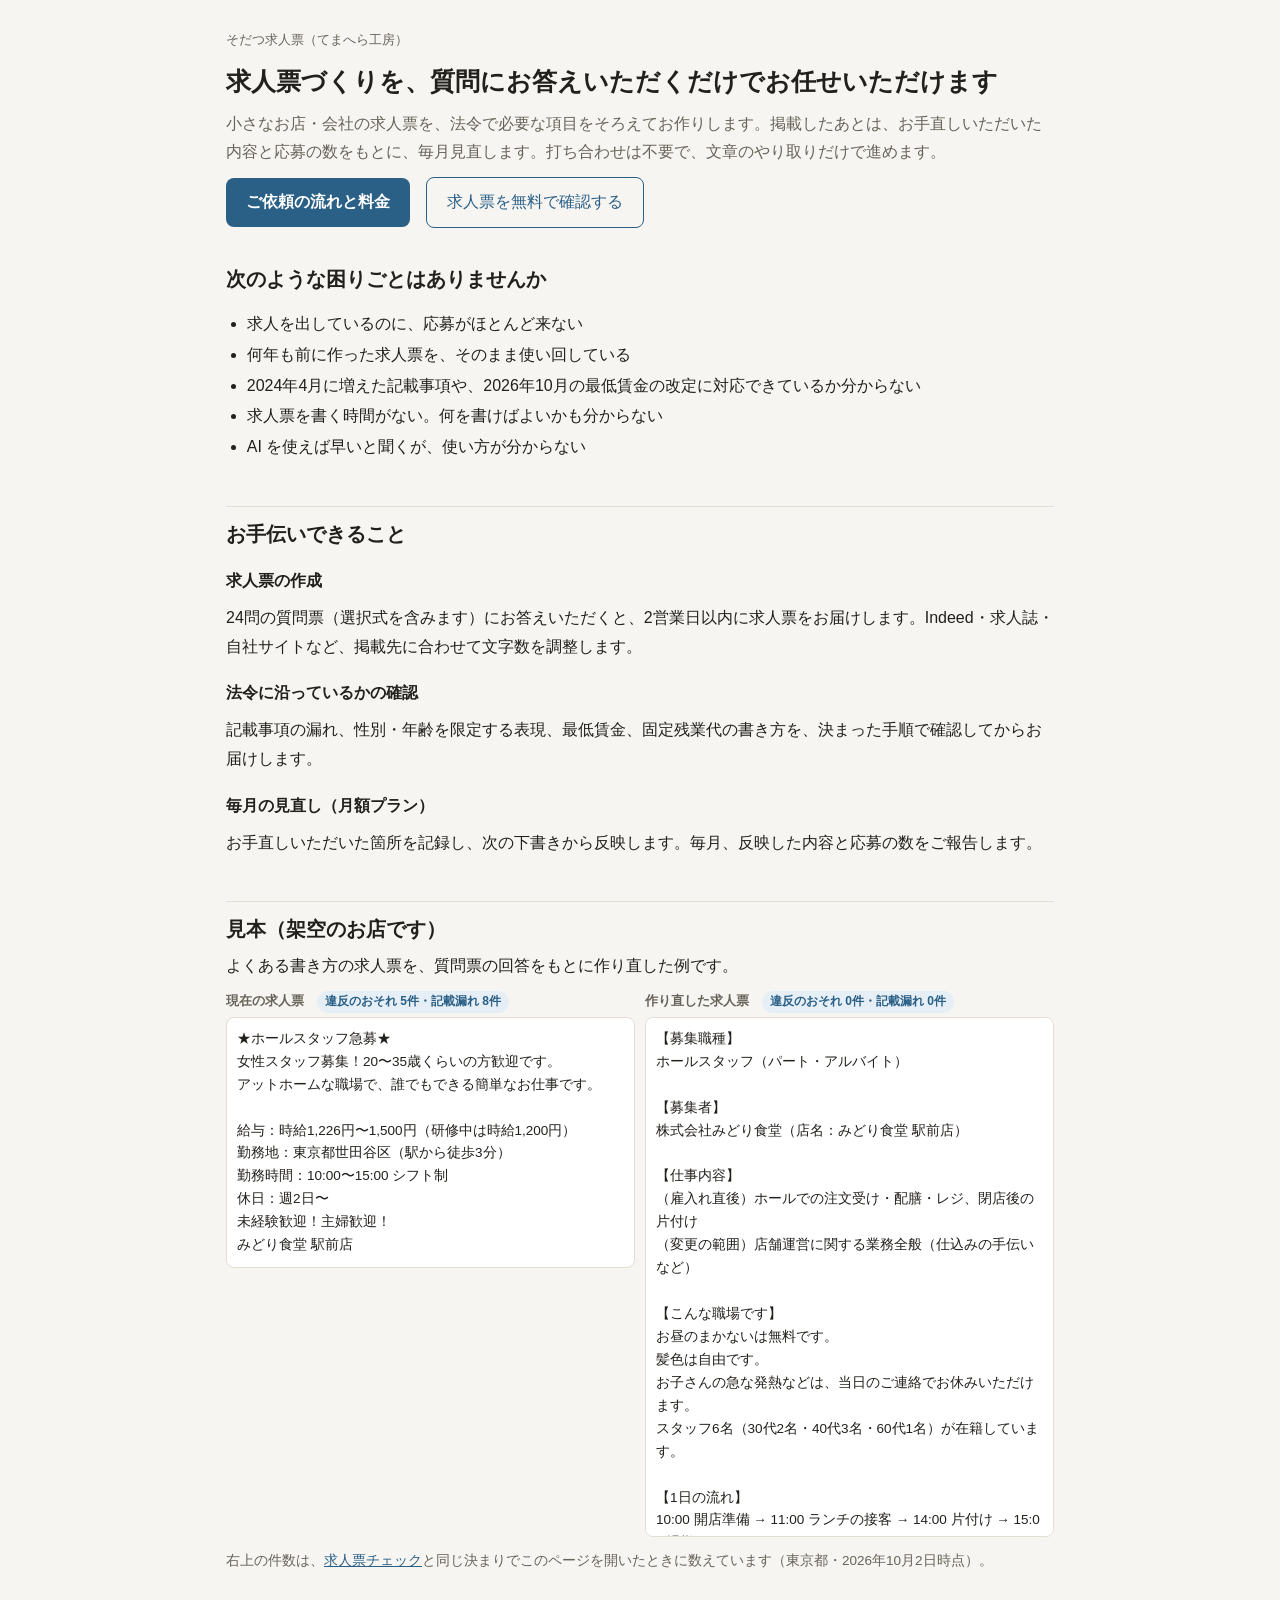
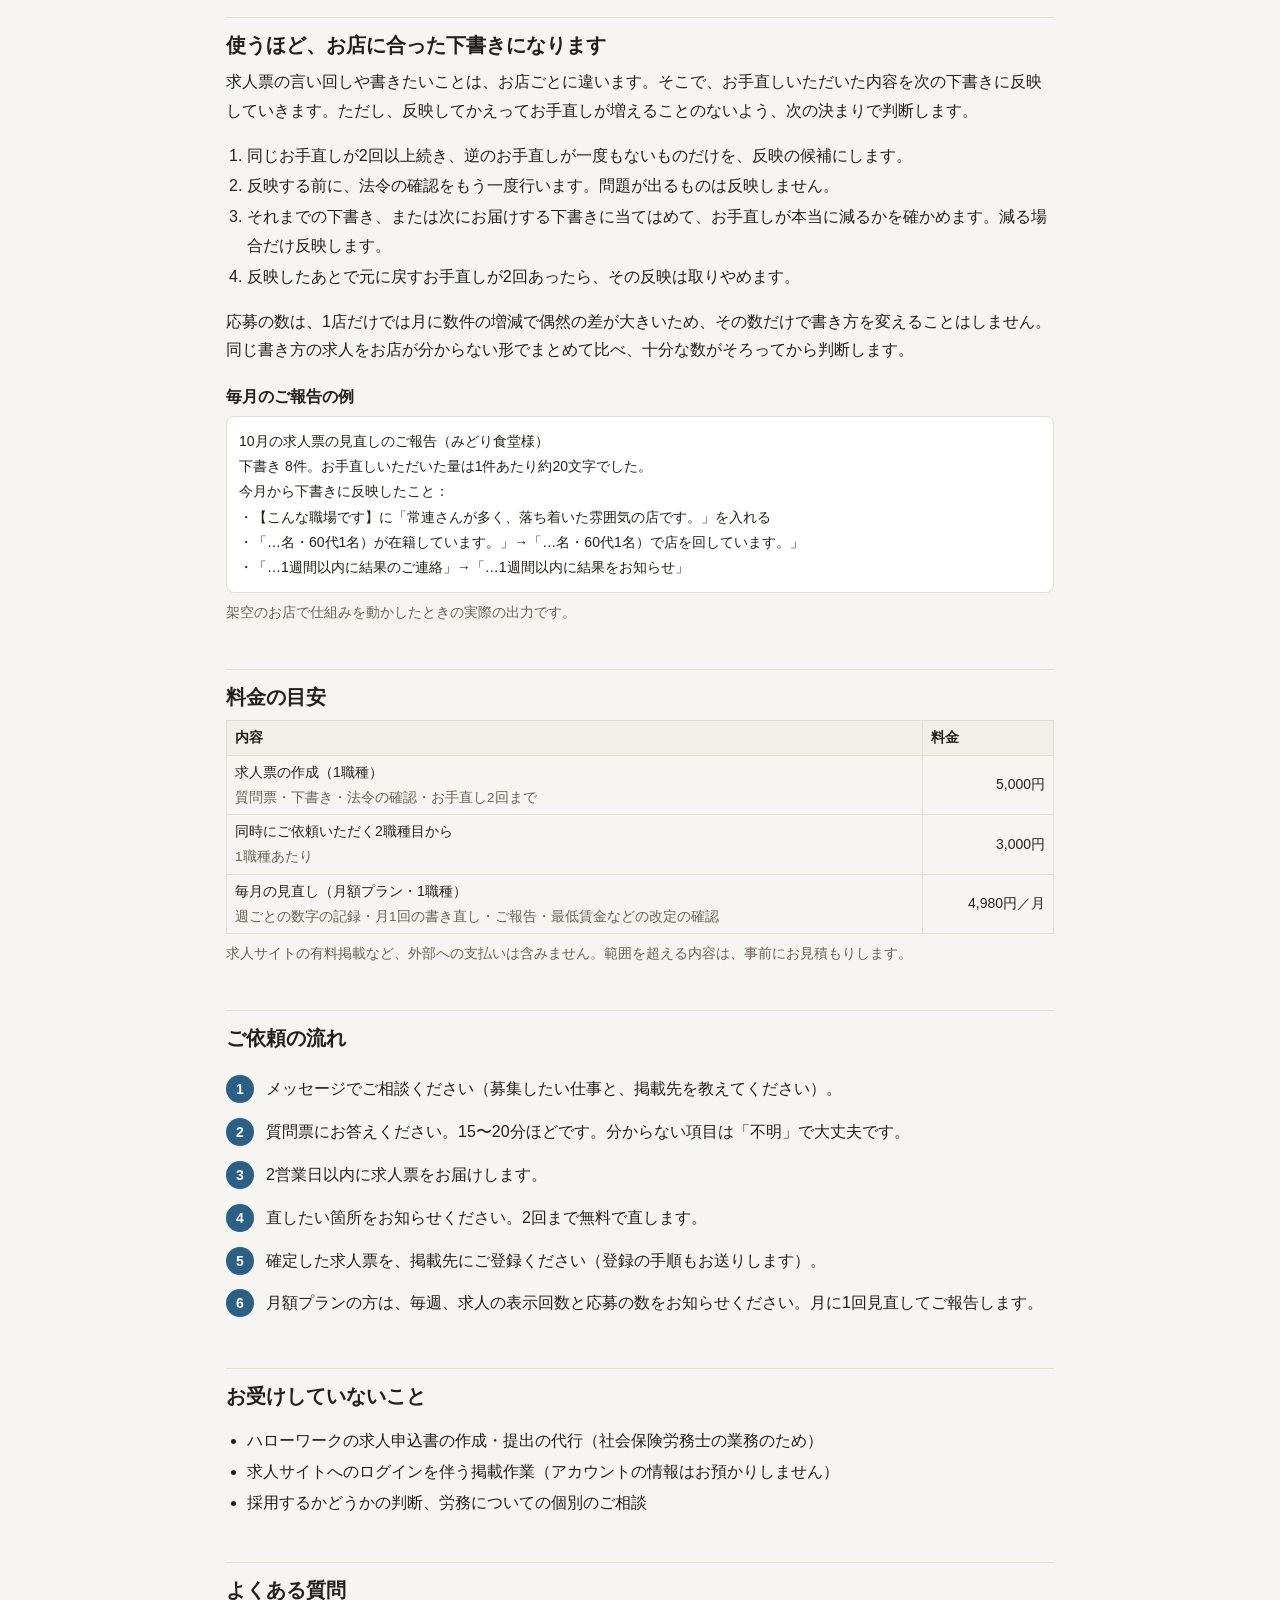
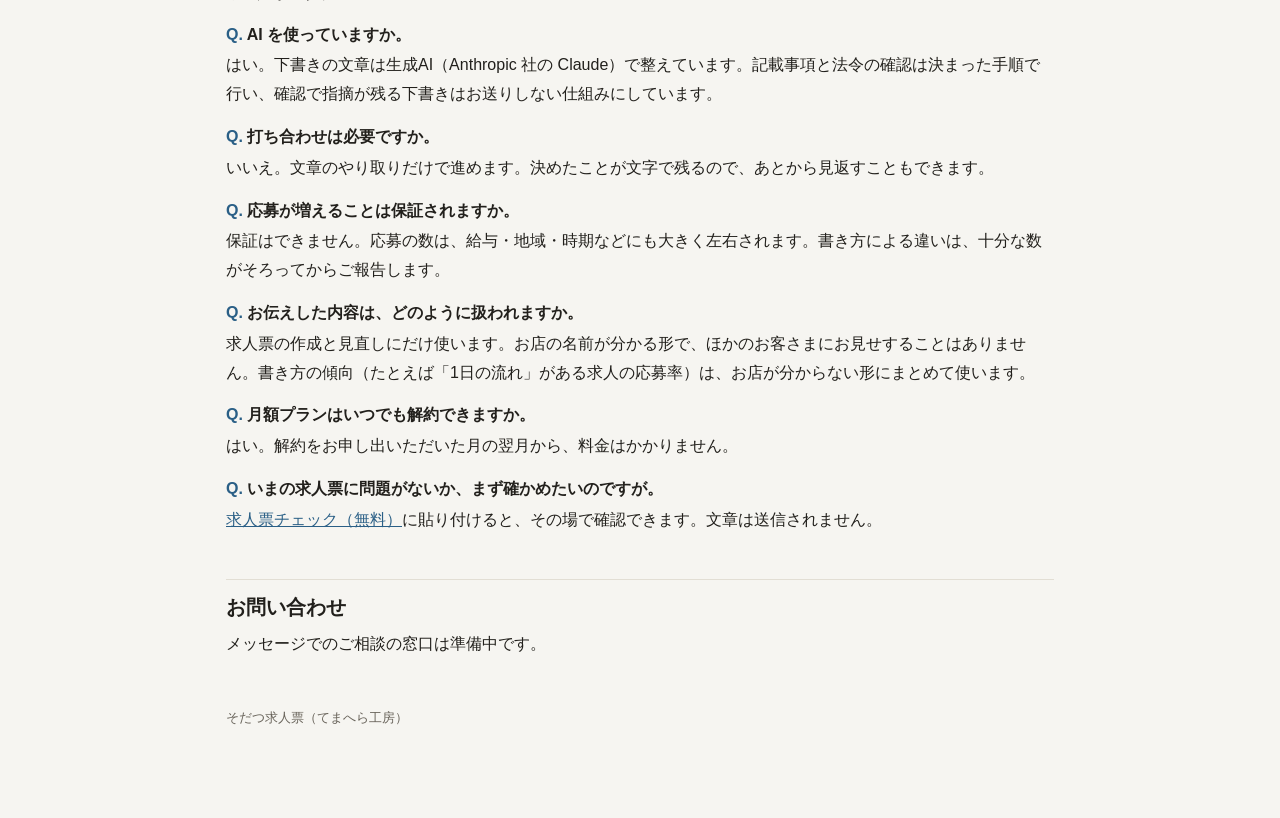
==== kyujin/index.html @ 01db684e "そだつ求人票（求人票の作成サービスと無料の求人票チェック）を追加 Co-Authored-By: Claude Opus 5.5 <noreply@anthropic.com>" ====
<!doctype html>
<html lang="ja">
<head>
<meta charset="utf-8">
<meta name="viewport" content="width=device-width,initial-scale=1">
<title>そだつ求人票｜小さなお店・会社の求人票の作成と毎月の見直し</title>
<meta name="description" content="質問にお答えいただくだけで、法令で必要な項目をそろえた求人票をお作りします。掲載後はお手直しの内容と応募の数をもとに、毎月見直します。打ち合わせなし、文章のやり取りだけで進めます。">
<link rel="stylesheet" href="style.css">
</head>
<body>
<main>
<header class="top">そだつ求人票（てまへら工房）</header>
<h1>求人票づくりを、質問にお答えいただくだけでお任せいただけます</h1>
<p class="lead">小さなお店・会社の求人票を、法令で必要な項目をそろえてお作りします。掲載したあとは、お手直しいただいた内容と応募の数をもとに、毎月見直します。打ち合わせは不要で、文章のやり取りだけで進めます。</p>
<p class="row"><a class="btn" href="#order">ご依頼の流れと料金</a><a class="btn sub" href="check/">求人票を無料で確認する</a></p>

<h2 class="first">次のような困りごとはありませんか</h2>
<ul>
<li>求人を出しているのに、応募がほとんど来ない</li>
<li>何年も前に作った求人票を、そのまま使い回している</li>
<li>2024年4月に増えた記載事項や、2026年10月の最低賃金の改定に対応できているか分からない</li>
<li>求人票を書く時間がない。何を書けばよいかも分からない</li>
<li>AI を使えば早いと聞くが、使い方が分からない</li>
</ul>

<h2>お手伝いできること</h2>
<h3>求人票の作成</h3>
<p>24問の質問票（選択式を含みます）にお答えいただくと、2営業日以内に求人票をお届けします。Indeed・求人誌・自社サイトなど、掲載先に合わせて文字数を調整します。</p>
<h3>法令に沿っているかの確認</h3>
<p>記載事項の漏れ、性別・年齢を限定する表現、最低賃金、固定残業代の書き方を、決まった手順で確認してからお届けします。</p>
<h3>毎月の見直し（月額プラン）</h3>
<p>お手直しいただいた箇所を記録し、次の下書きから反映します。毎月、反映した内容と応募の数をご報告します。</p>

<h2>見本（架空のお店です）</h2>
<p>よくある書き方の求人票を、質問票の回答をもとに作り直した例です。</p>
<div class="ba">
<div><div class="h">現在の求人票　<span class="tag" id="before-n"></span></div><pre id="before">★ホールスタッフ急募★
女性スタッフ募集！20〜35歳くらいの方歓迎です。
アットホームな職場で、誰でもできる簡単なお仕事です。

給与：時給1,226円〜1,500円（研修中は時給1,200円）
勤務地：東京都世田谷区（駅から徒歩3分）
勤務時間：10:00〜15:00 シフト制
休日：週2日〜
未経験歓迎！主婦歓迎！
みどり食堂 駅前店</pre></div>
<div><div class="h">作り直した求人票　<span class="tag" id="after-n"></span></div><pre id="after">【募集職種】
ホールスタッフ（パート・アルバイト）

【募集者】
株式会社みどり食堂（店名：みどり食堂 駅前店）

【仕事内容】
（雇入れ直後）ホールでの注文受け・配膳・レジ、閉店後の片付け
（変更の範囲）店舗運営に関する業務全般（仕込みの手伝いなど）

【こんな職場です】
お昼のまかないは無料です。
髪色は自由です。
お子さんの急な発熱などは、当日のご連絡でお休みいただけます。
スタッフ6名（30代2名・40代3名・60代1名）が在籍しています。

【1日の流れ】
10:00 開店準備 → 11:00 ランチの接客 → 14:00 片付け → 15:00 退勤

【給与】
時給1,300円（試用期間中も同額）
交通費：月2万円まで支給

【勤務地】
（雇入れ直後）東京都世田谷区○○1-2-3
（変更の範囲）変更なし

【勤務時間・休憩】
10:00〜15:00（週3日〜・シフト制）
休憩：6時間を超える日は45分

【休日】
シフト制（週2日以上）・年末年始

【時間外労働】
なし

【契約期間】
期間の定めあり（6か月）・契約の更新 有（勤務成績・業務量により判断）・更新上限 なし

【試用期間】
あり（1か月・条件は同じ）

【加入保険】
雇用保険・労災保険（条件を満たす場合は健康保険・厚生年金）

【受動喫煙対策】
屋内禁煙

【未経験の方へ】
最初の2週間は、先輩と同じシフトに入ります。

【応募後の流れ】
応募 → 3日以内にお電話 → 面接1回（30分・私服可） → 1週間以内に結果のご連絡

2026年10月2日 現在</pre></div>
</div>
<p class="muted">右上の件数は、<a href="check/">求人票チェック</a>と同じ決まりでこのページを開いたときに数えています（東京都・2026年10月2日時点）。</p>

<h2>使うほど、お店に合った下書きになります</h2>
<p>求人票の言い回しや書きたいことは、お店ごとに違います。そこで、お手直しいただいた内容を次の下書きに反映していきます。ただし、反映してかえってお手直しが増えることのないよう、次の決まりで判断します。</p>
<ol>
<li>同じお手直しが2回以上続き、逆のお手直しが一度もないものだけを、反映の候補にします。</li>
<li>反映する前に、法令の確認をもう一度行います。問題が出るものは反映しません。</li>
<li>それまでの下書き、または次にお届けする下書きに当てはめて、お手直しが本当に減るかを確かめます。減る場合だけ反映します。</li>
<li>反映したあとで元に戻すお手直しが2回あったら、その反映は取りやめます。</li>
</ol>
<p>応募の数は、1店だけでは月に数件の増減で偶然の差が大きいため、その数だけで書き方を変えることはしません。同じ書き方の求人をお店が分からない形でまとめて比べ、十分な数がそろってから判断します。</p>
<h3>毎月のご報告の例</h3>
<div class="report">10月の求人票の見直しのご報告（みどり食堂様）
下書き 8件。お手直しいただいた量は1件あたり約20文字でした。
今月から下書きに反映したこと：
・【こんな職場です】に「常連さんが多く、落ち着いた雰囲気の店です。」を入れる
・「…名・60代1名）が在籍しています。」→「…名・60代1名）で店を回しています。」
・「…1週間以内に結果のご連絡」→「…1週間以内に結果をお知らせ」</div>
<p class="muted">架空のお店で仕組みを動かしたときの実際の出力です。</p>

<h2 id="order">料金の目安</h2>
<div class="scroll"><table class="price">
<tr><th>内容</th><th>料金</th></tr>
<tr><td>求人票の作成（1職種）<br><span class="muted">質問票・下書き・法令の確認・お手直し2回まで</span></td><td>5,000円</td></tr>
<tr><td>同時にご依頼いただく2職種目から<br><span class="muted">1職種あたり</span></td><td>3,000円</td></tr>
<tr><td>毎月の見直し（月額プラン・1職種）<br><span class="muted">週ごとの数字の記録・月1回の書き直し・ご報告・最低賃金などの改定の確認</span></td><td>4,980円／月</td></tr>
</table></div>
<p class="muted">求人サイトの有料掲載など、外部への支払いは含みません。範囲を超える内容は、事前にお見積もりします。</p>

<h2>ご依頼の流れ</h2>
<ol class="flow">
<li>メッセージでご相談ください（募集したい仕事と、掲載先を教えてください）。</li>
<li>質問票にお答えください。15〜20分ほどです。分からない項目は「不明」で大丈夫です。</li>
<li>2営業日以内に求人票をお届けします。</li>
<li>直したい箇所をお知らせください。2回まで無料で直します。</li>
<li>確定した求人票を、掲載先にご登録ください（登録の手順もお送りします）。</li>
<li>月額プランの方は、毎週、求人の表示回数と応募の数をお知らせください。月に1回見直してご報告します。</li>
</ol>

<h2>お受けしていないこと</h2>
<ul>
<li>ハローワークの求人申込書の作成・提出の代行（社会保険労務士の業務のため）</li>
<li>求人サイトへのログインを伴う掲載作業（アカウントの情報はお預かりしません）</li>
<li>採用するかどうかの判断、労務についての個別のご相談</li>
</ul>

<h2>よくある質問</h2>
<dl class="faq">
<dt>AI を使っていますか。</dt>
<dd>はい。下書きの文章は生成AI（Anthropic 社の Claude）で整えています。記載事項と法令の確認は決まった手順で行い、確認で指摘が残る下書きはお送りしない仕組みにしています。</dd>
<dt>打ち合わせは必要ですか。</dt>
<dd>いいえ。文章のやり取りだけで進めます。決めたことが文字で残るので、あとから見返すこともできます。</dd>
<dt>応募が増えることは保証されますか。</dt>
<dd>保証はできません。応募の数は、給与・地域・時期などにも大きく左右されます。書き方による違いは、十分な数がそろってからご報告します。</dd>
<dt>お伝えした内容は、どのように扱われますか。</dt>
<dd>求人票の作成と見直しにだけ使います。お店の名前が分かる形で、ほかのお客さまにお見せすることはありません。書き方の傾向（たとえば「1日の流れ」がある求人の応募率）は、お店が分からない形にまとめて使います。</dd>
<dt>月額プランはいつでも解約できますか。</dt>
<dd>はい。解約をお申し出いただいた月の翌月から、料金はかかりません。</dd>
<dt>いまの求人票に問題がないか、まず確かめたいのですが。</dt>
<dd><a href="check/">求人票チェック（無料）</a>に貼り付けると、その場で確認できます。文章は送信されません。</dd>
</dl>

<h2>お問い合わせ</h2>
<p>メッセージでのご相談の窓口は準備中です。</p>

<footer>
<p>そだつ求人票（てまへら工房）</p>
</footer>
</main>
<script src="assets/minwage.js"></script>
<script src="assets/check.js"></script>
<script>
(function () {
  'use strict';
  [['before', 'before-n'], ['after', 'after-n']].forEach(function (x) {
    var r = KyujinCheck.check(document.getElementById(x[0]).textContent, {pref: '東京都', date: '2026-10-02'});
    document.getElementById(x[1]).textContent = '違反のおそれ ' + r.counts.law + '件・記載漏れ ' + r.counts.missing + '件';
  });
})();
</script>
</body>
</html>
---- kyujin/style.css ----
:root{--bg:#f6f5f1;--card:#fff;--ink:#22201c;--sub:#68635a;--line:#e2ded4;--acc:#2a5f86;--acc2:#e7eff6;--law:#b3261e;--law2:#fbe9e7;--miss:#a15c00;--miss2:#fdf1df;--hint:#2a6f4f;--hint2:#e6f2ec;--code:#f1efe9}
@media (prefers-color-scheme:dark){:root:not([data-theme="light"]){--bg:#171918;--card:#202322;--ink:#ecebe6;--sub:#a3a199;--line:#353937;--acc:#7db4dc;--acc2:#1d2b36;--law:#f2a39b;--law2:#3a1f1c;--miss:#f0c070;--miss2:#3a2d16;--hint:#86d1aa;--hint2:#1b3127;--code:#272a29}}
:root[data-theme="dark"]{--bg:#171918;--card:#202322;--ink:#ecebe6;--sub:#a3a199;--line:#353937;--acc:#7db4dc;--acc2:#1d2b36;--law:#f2a39b;--law2:#3a1f1c;--miss:#f0c070;--miss2:#3a2d16;--hint:#86d1aa;--hint2:#1b3127;--code:#272a29}
*{box-sizing:border-box}
html{-webkit-text-size-adjust:100%}
body{margin:0;background:var(--bg);color:var(--ink);font:16px/1.8 "Hiragino Sans","Noto Sans JP","Yu Gothic UI",sans-serif}
main{max-width:860px;margin:0 auto;padding:28px 16px 80px}
header.top{font-size:13px;color:var(--sub);margin-bottom:12px}
header.top a{color:var(--sub)}
h1{font-size:25px;line-height:1.45;margin:0 0 10px}
h2{font-size:20px;line-height:1.5;margin:44px 0 8px;padding-top:12px;border-top:1px solid var(--line)}
h2.first{border-top:0;margin-top:24px}
h3{font-size:16px;margin:18px 0 4px}
p{margin:8px 0}
a{color:var(--acc)}
.lead{color:var(--sub)}
.card{background:var(--card);border:1px solid var(--line);border-radius:10px;padding:16px;margin:12px 0}
textarea{width:100%;min-height:260px;padding:10px;border:1px solid var(--line);border-radius:8px;background:var(--card);color:var(--ink);font:inherit;font-size:15px;line-height:1.7;resize:vertical}
select{padding:6px 8px;border:1px solid var(--line);border-radius:6px;background:var(--card);color:var(--ink);font:inherit;font-size:15px;max-width:100%}
label{font-size:14px;color:var(--sub)}
.row{display:flex;flex-wrap:wrap;gap:8px 16px;align-items:center;margin:10px 0}
.btn{display:inline-block;background:var(--acc);color:#fff;border:0;border-radius:8px;padding:10px 20px;font:inherit;font-weight:600;cursor:pointer;text-decoration:none}
.btn.sub{background:transparent;color:var(--acc);border:1px solid var(--acc);font-weight:400}
.muted{color:var(--sub);font-size:13.5px}
.counts{display:grid;grid-template-columns:repeat(3,1fr);gap:8px;margin:12px 0}
.counts div{border-radius:8px;padding:8px 4px;text-align:center;font-size:12.5px;line-height:1.4;word-break:keep-all}
.counts b{display:block;font-size:24px}
.c-law{background:var(--law2);color:var(--law)}
.c-missing{background:var(--miss2);color:var(--miss)}
.c-hint{background:var(--hint2);color:var(--hint)}
.f{border-left:4px solid var(--line);background:var(--card);border-radius:0 8px 8px 0;padding:10px 12px;margin:8px 0}
.f.law{border-left-color:var(--law)}
.f.missing{border-left-color:var(--miss)}
.f.hint{border-left-color:var(--hint)}
.f .t{font-weight:600}
.f .w{font-size:13.5px;background:var(--code);border-radius:4px;padding:2px 6px;margin:4px 0;word-break:break-all}
.f .d{font-size:14px;color:var(--sub);margin:4px 0}
.f .x{font-size:14px}
.f .x::before{content:"直し方：";font-weight:600}
.group-title{font-size:15px;font-weight:600;margin:18px 0 4px}
table{border-collapse:collapse;width:100%;font-size:14px}
th,td{border:1px solid var(--line);padding:4px 8px;text-align:left}
th{background:var(--code);font-weight:600}
td.n{text-align:right;white-space:nowrap}
.scroll{overflow-x:auto}
.cta{background:var(--acc2);border-radius:10px;padding:16px;margin:20px 0}
.cta p{margin:4px 0}
.ba{display:grid;grid-template-columns:1fr 1fr;gap:10px}
@media (max-width:640px){.ba{grid-template-columns:1fr}}
.ba pre{white-space:pre-wrap;word-break:break-all;background:var(--card);border:1px solid var(--line);border-radius:8px;padding:10px;font-family:inherit;font-size:13.5px;line-height:1.7;margin:4px 0;max-height:520px;overflow:auto}
.ba .h{font-size:13px;font-weight:600;color:var(--sub)}
.tag{display:inline-block;font-size:12px;padding:0 8px;border-radius:999px;background:var(--acc2);color:var(--acc)}
ul,ol{padding-left:1.3em}
li{margin:2px 0}
.price td:last-child{text-align:right;white-space:nowrap}
.faq dt{font-weight:600;margin-top:14px}
.faq dt::before{content:"Q. ";color:var(--acc)}
.faq dd{margin:2px 0 0}
.flow{counter-reset:s;list-style:none;padding:0}
.flow li{counter-increment:s;position:relative;padding:6px 0 6px 40px}
.flow li::before{content:counter(s);position:absolute;left:0;top:6px;width:28px;height:28px;border-radius:50%;background:var(--acc);color:#fff;text-align:center;line-height:28px;font-size:14px;font-weight:600}
.report{white-space:pre-wrap;background:var(--card);border:1px solid var(--line);border-radius:8px;padding:12px;font-size:14px}
footer{margin-top:48px;font-size:13px;color:var(--sub)}
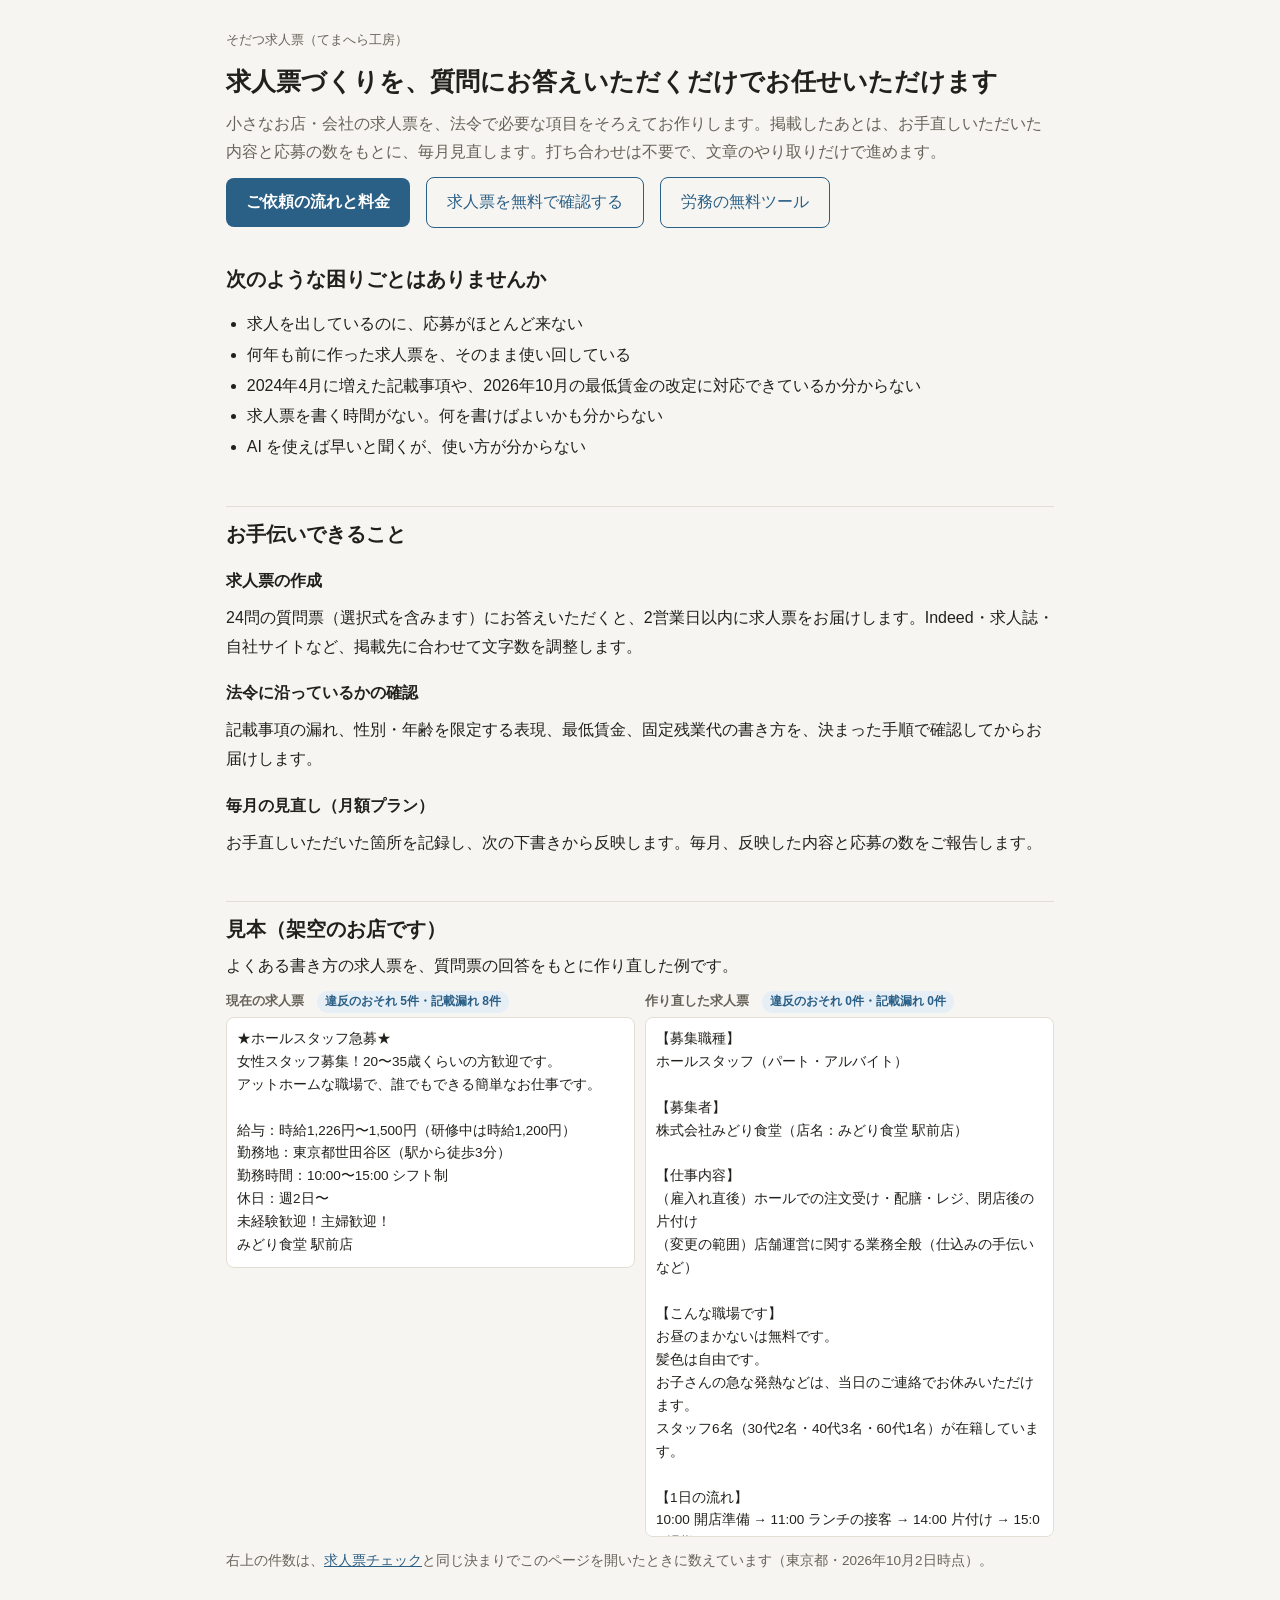
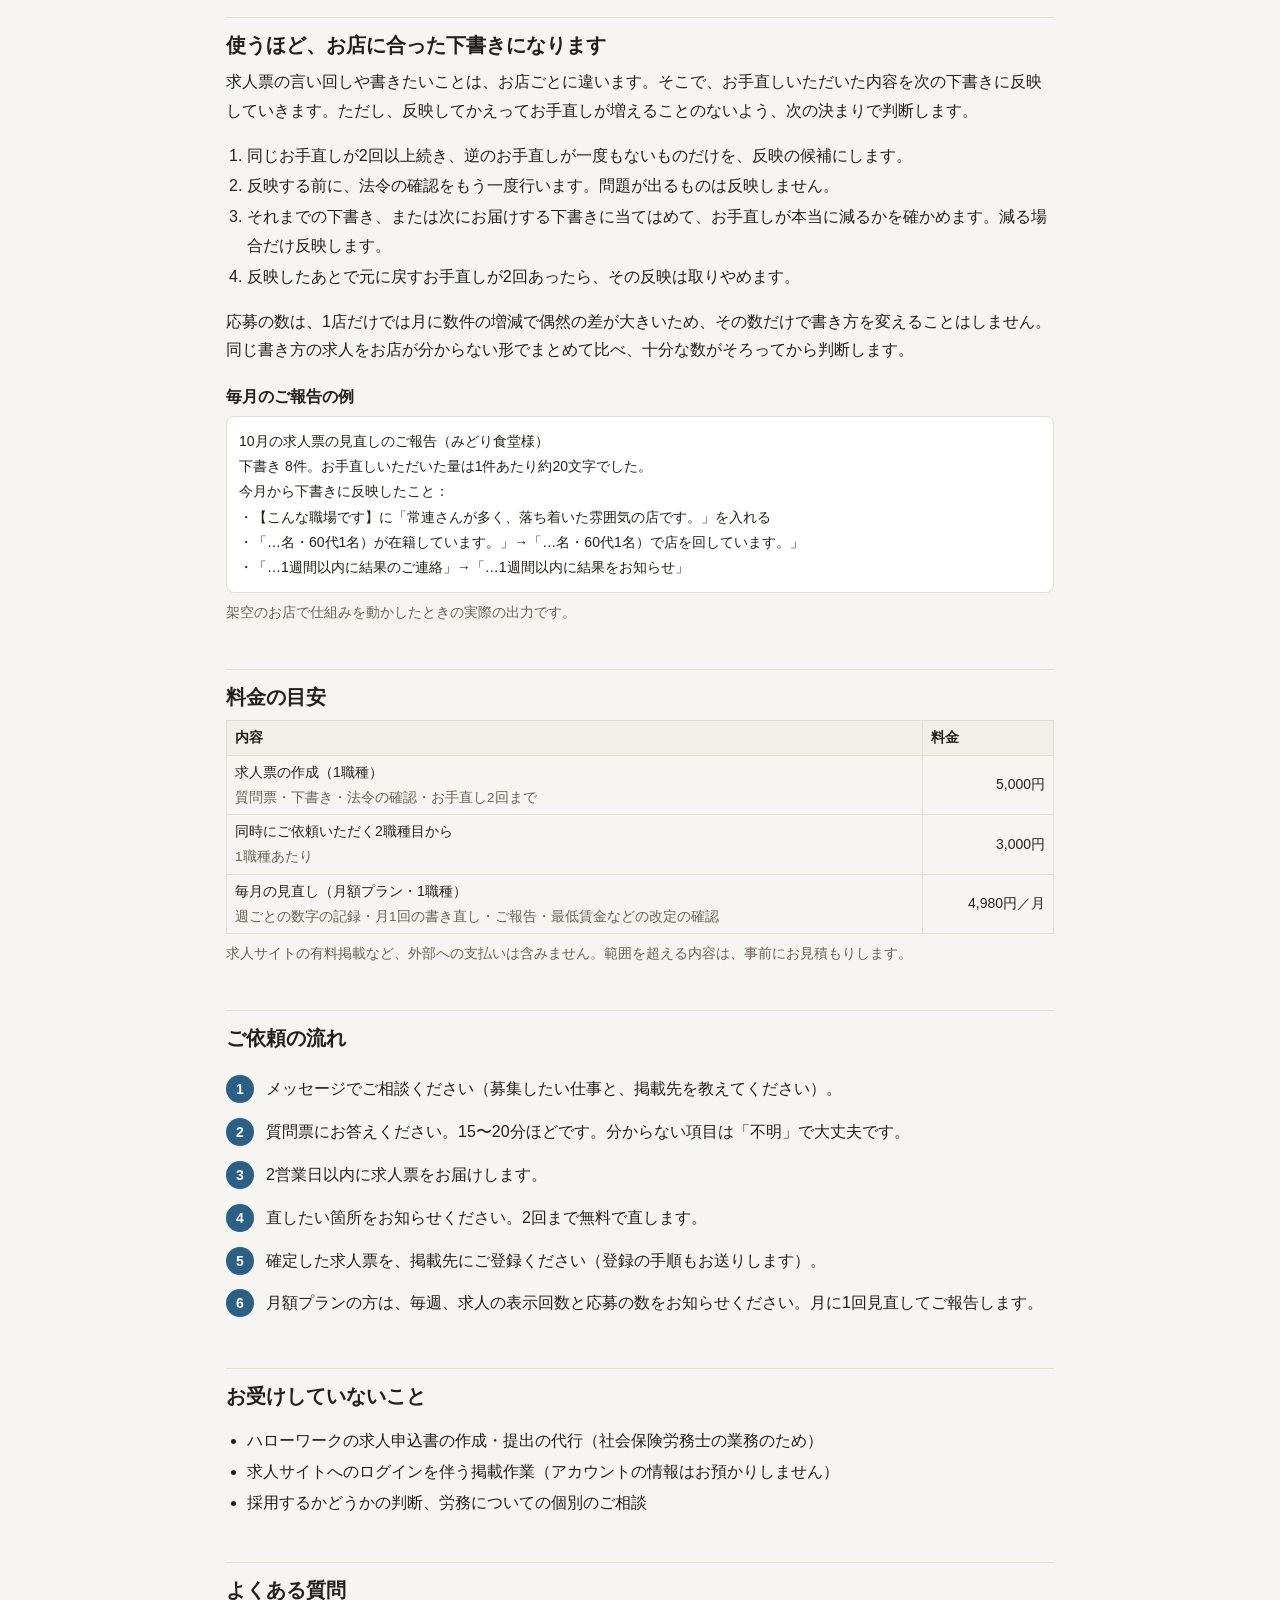
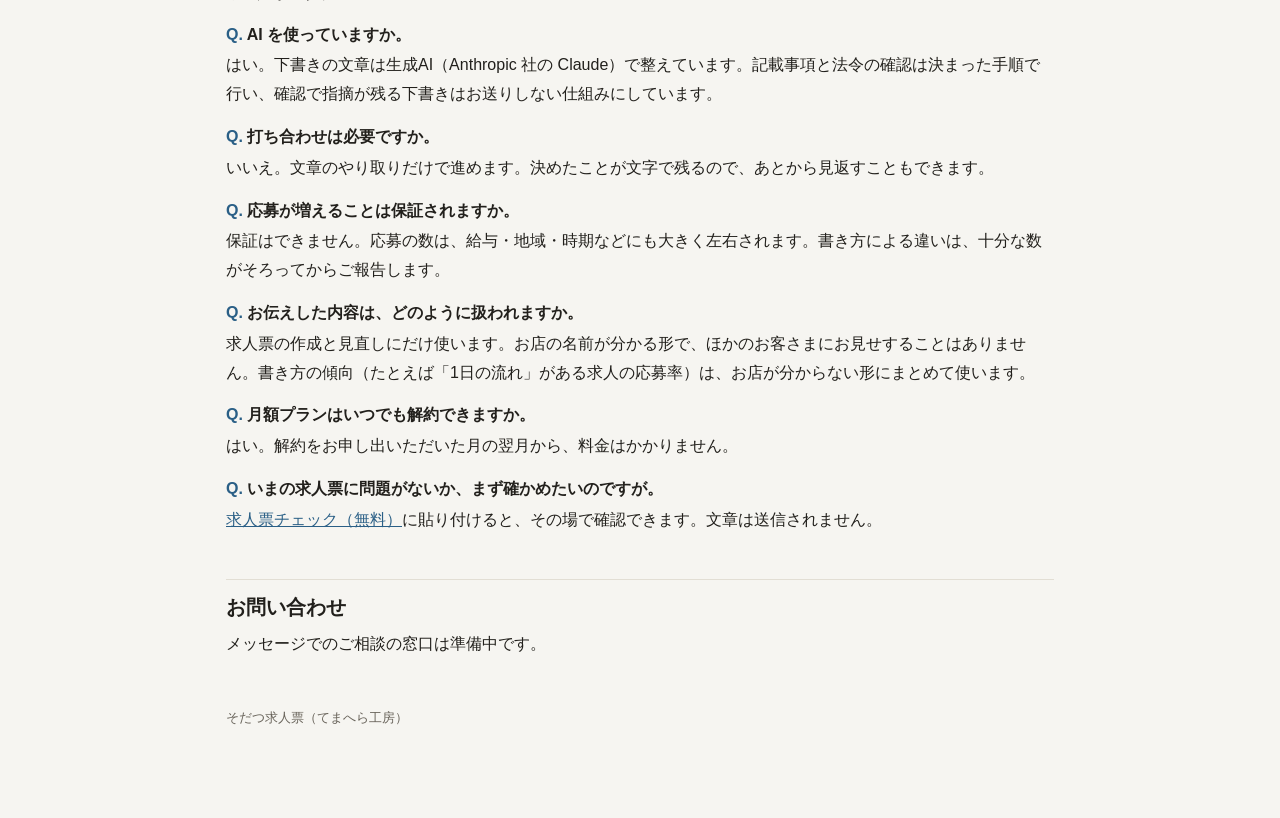
==== commit a68887e0: "無料ツールを追加（社会保険の加入判定・有給休暇・残業の上限・月給の最低賃金） Co-Authored-By: Claude Opus 5.5 <noreply@anthropic.com>" ====
--- a/kyujin/index.html
+++ b/kyujin/index.html
@@ -5,6 +5,7 @@
 <meta name="viewport" content="width=device-width,initial-scale=1">
 <title>そだつ求人票｜小さなお店・会社の求人票の作成と毎月の見直し</title>
 <meta name="description" content="質問にお答えいただくだけで、法令で必要な項目をそろえた求人票をお作りします。掲載後はお手直しの内容と応募の数をもとに、毎月見直します。打ち合わせなし、文章のやり取りだけで進めます。">
+<link rel="canonical" href="https://takaume1132-netizen.github.io/works/kyujin/">
 <link rel="stylesheet" href="style.css">
 </head>
 <body>
@@ -12,7 +13,7 @@
 <header class="top">そだつ求人票（てまへら工房）</header>
 <h1>求人票づくりを、質問にお答えいただくだけでお任せいただけます</h1>
 <p class="lead">小さなお店・会社の求人票を、法令で必要な項目をそろえてお作りします。掲載したあとは、お手直しいただいた内容と応募の数をもとに、毎月見直します。打ち合わせは不要で、文章のやり取りだけで進めます。</p>
-<p class="row"><a class="btn" href="#order">ご依頼の流れと料金</a><a class="btn sub" href="check/">求人票を無料で確認する</a></p>
+<p class="row"><a class="btn" href="#order">ご依頼の流れと料金</a><a class="btn sub" href="check/">求人票を無料で確認する</a><a class="btn sub" href="tools/">労務の無料ツール</a></p>
 
 <h2 class="first">次のような困りごとはありませんか</h2>
 <ul>
--- a/kyujin/style.css
+++ b/kyujin/style.css
@@ -61,3 +61,6 @@
 .flow li::before{content:counter(s);position:absolute;left:0;top:6px;width:28px;height:28px;border-radius:50%;background:var(--acc);color:#fff;text-align:center;line-height:28px;font-size:14px;font-weight:600}
 .report{white-space:pre-wrap;background:var(--card);border:1px solid var(--line);border-radius:8px;padding:12px;font-size:14px}
 footer{margin-top:48px;font-size:13px;color:var(--sub)}
+input[type=number],input[type=date]{padding:6px 8px;border:1px solid var(--line);border-radius:6px;background:var(--card);color:var(--ink);font:inherit;font-size:15px;max-width:100%}
+.card h3{margin-top:0}
+.card h3 a{text-decoration:none}
